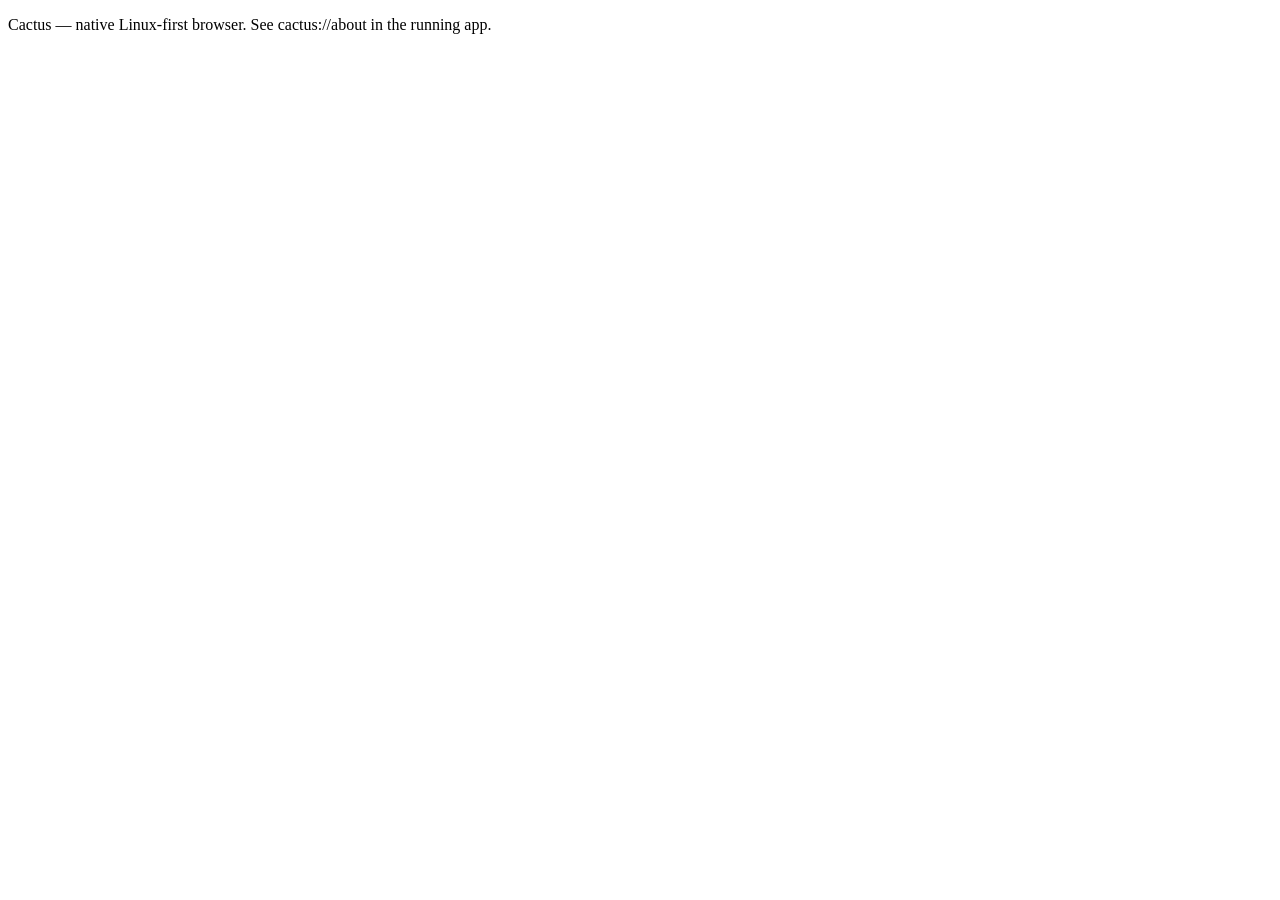
==== resources/about.html @ 4de055f5 "add newtab and about pages" ====
<!DOCTYPE html>
<html lang="en">
<head>
  <meta charset="utf-8"/>
  <title>About Cactus</title>
</head>
<body>
  <p>Cactus — native Linux-first browser. See cactus://about in the running app.</p>
</body>
</html>
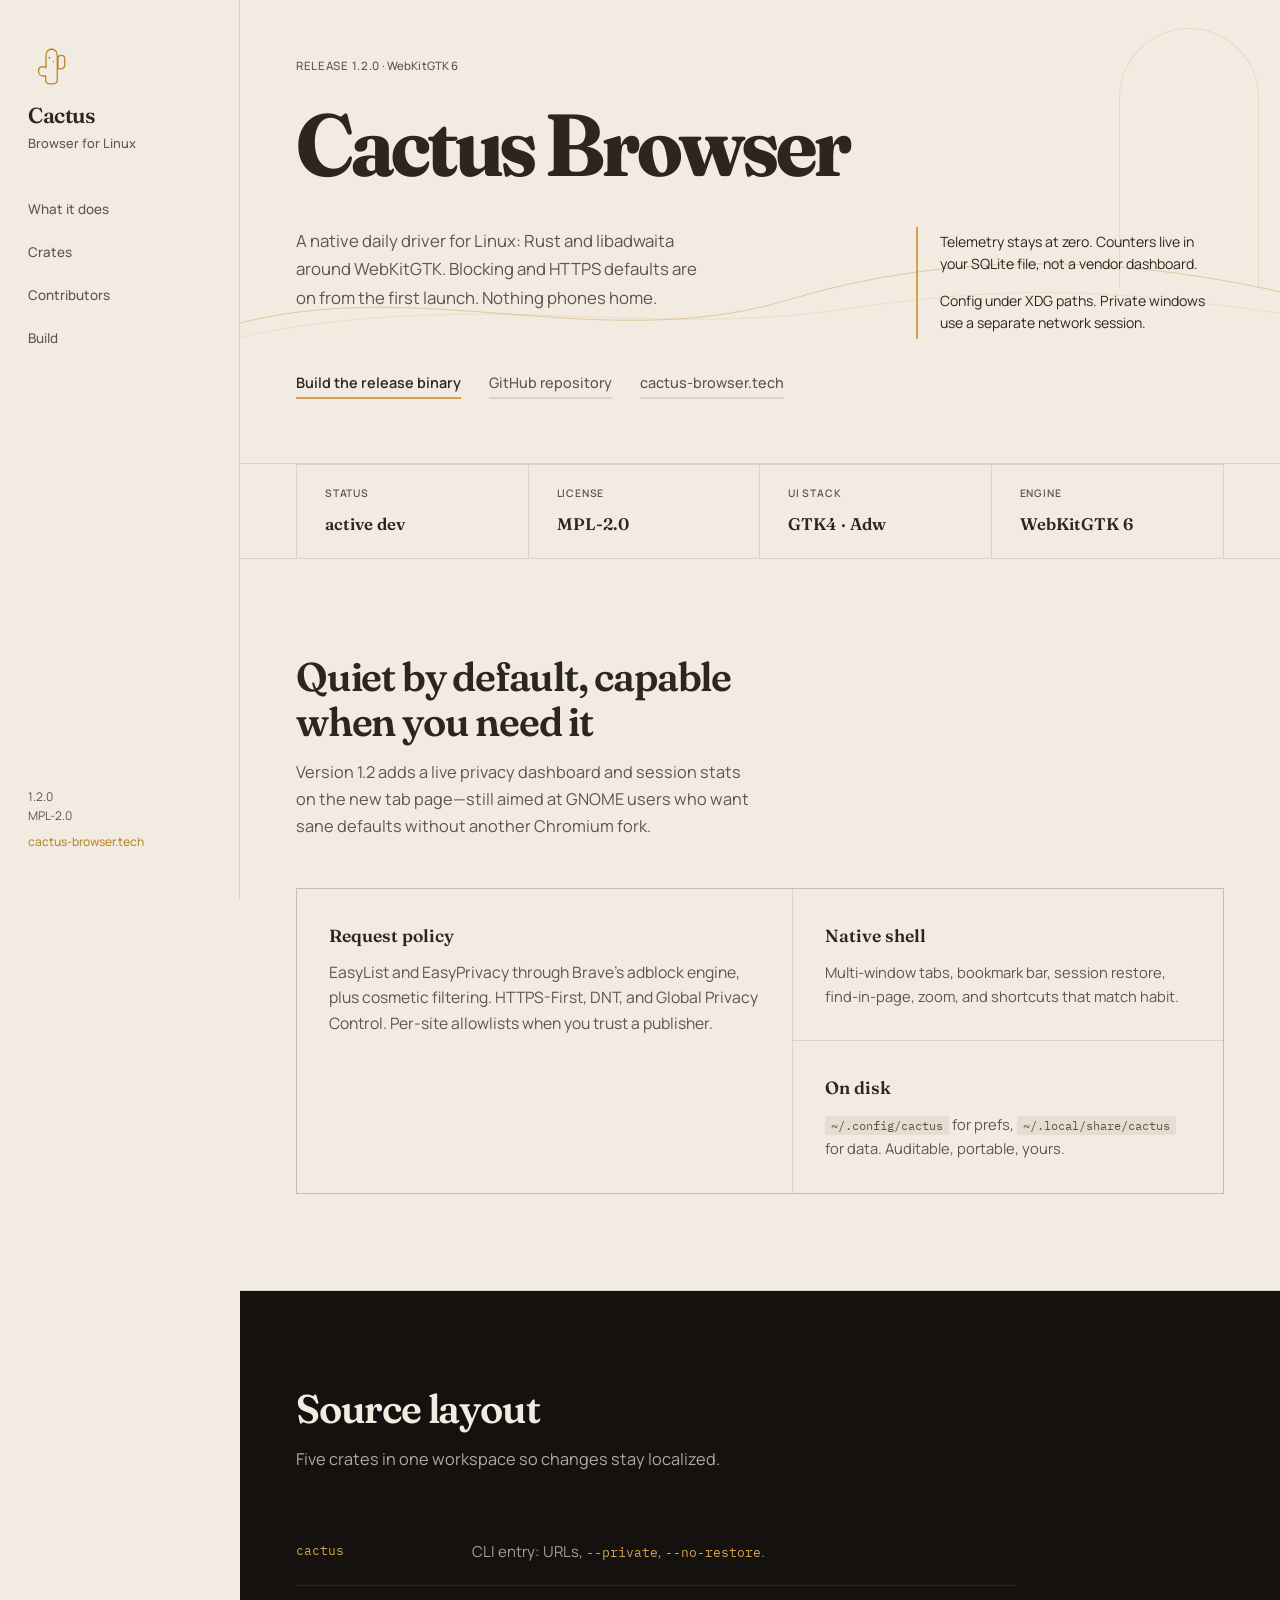
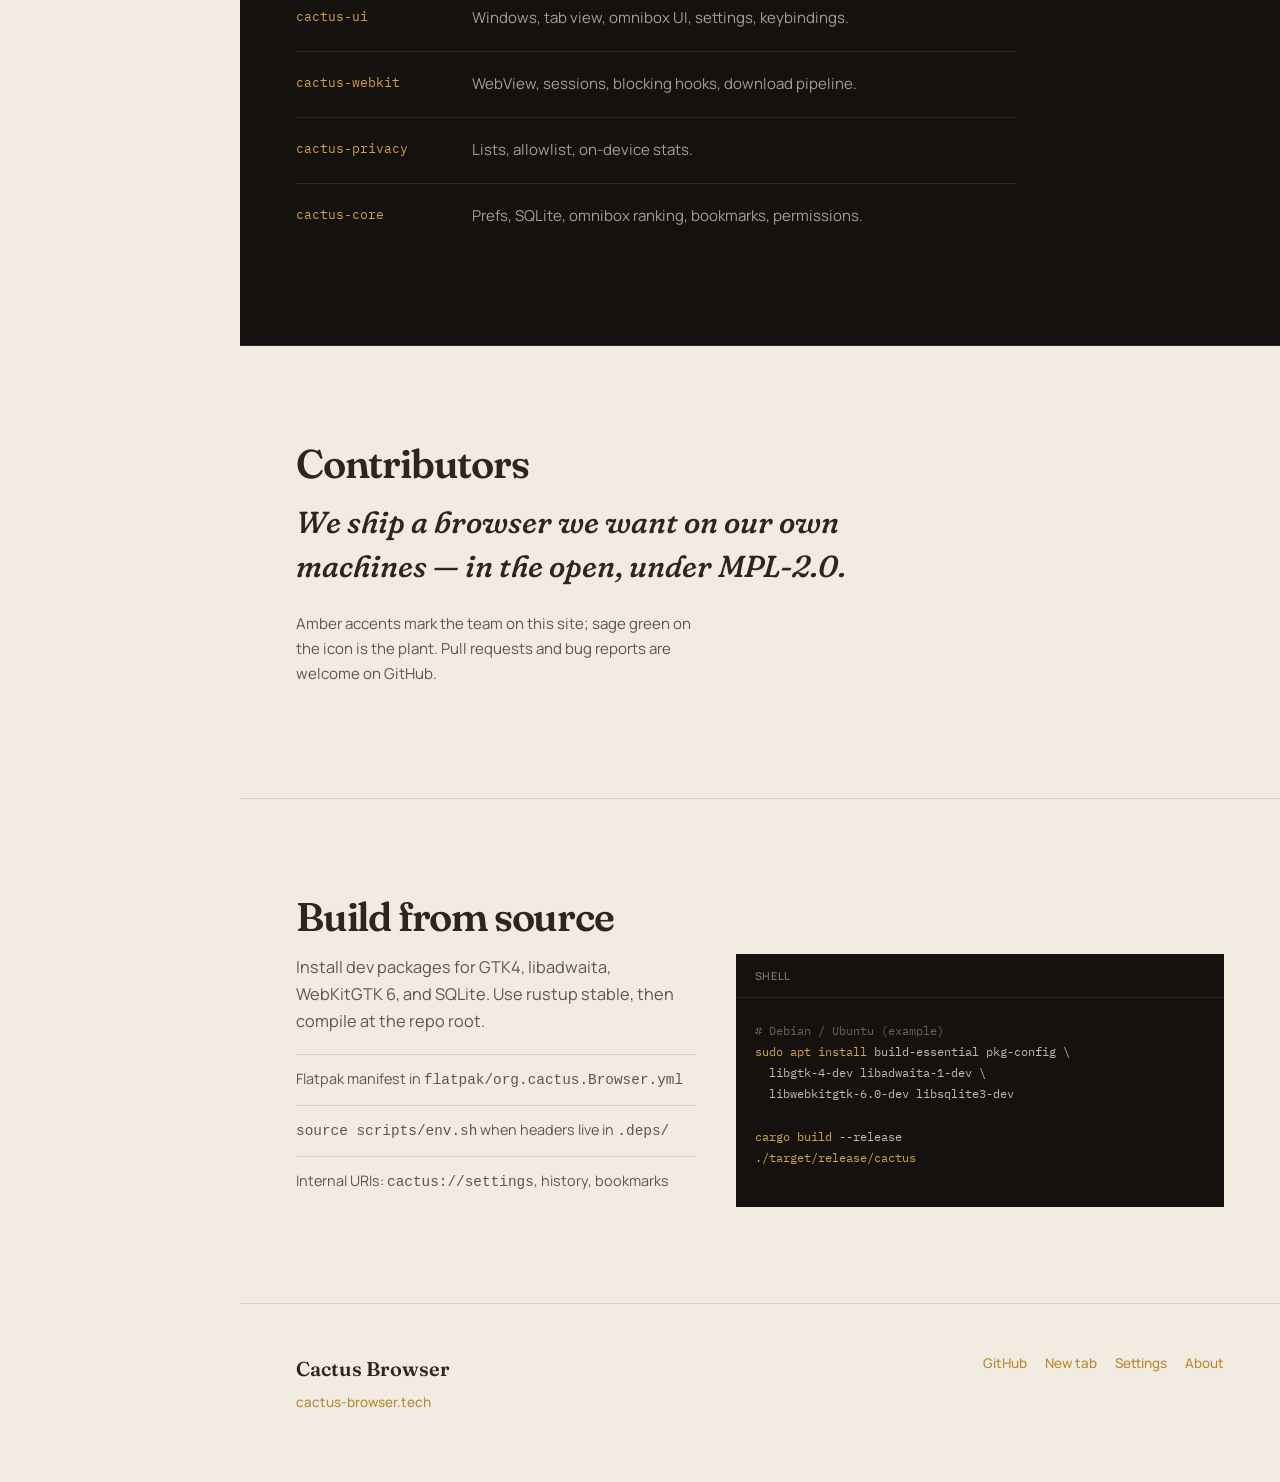
==== commit baa694f6: "Release v1.2.0 with privacy dashboard and project landing page. Adds cactus://privacy with session b" ====
--- a/resources/about.html
+++ b/resources/about.html
@@ -2,9 +2,10 @@
 <html lang="en">
 <head>
   <meta charset="utf-8"/>
+  <meta http-equiv="refresh" content="0; url=landing.html"/>
   <title>About Cactus</title>
 </head>
 <body>
-  <p>Cactus — native Linux-first browser. See cactus://about in the running app.</p>
+  <p><a href="landing.html">Cactus project page</a></p>
 </body>
 </html>
